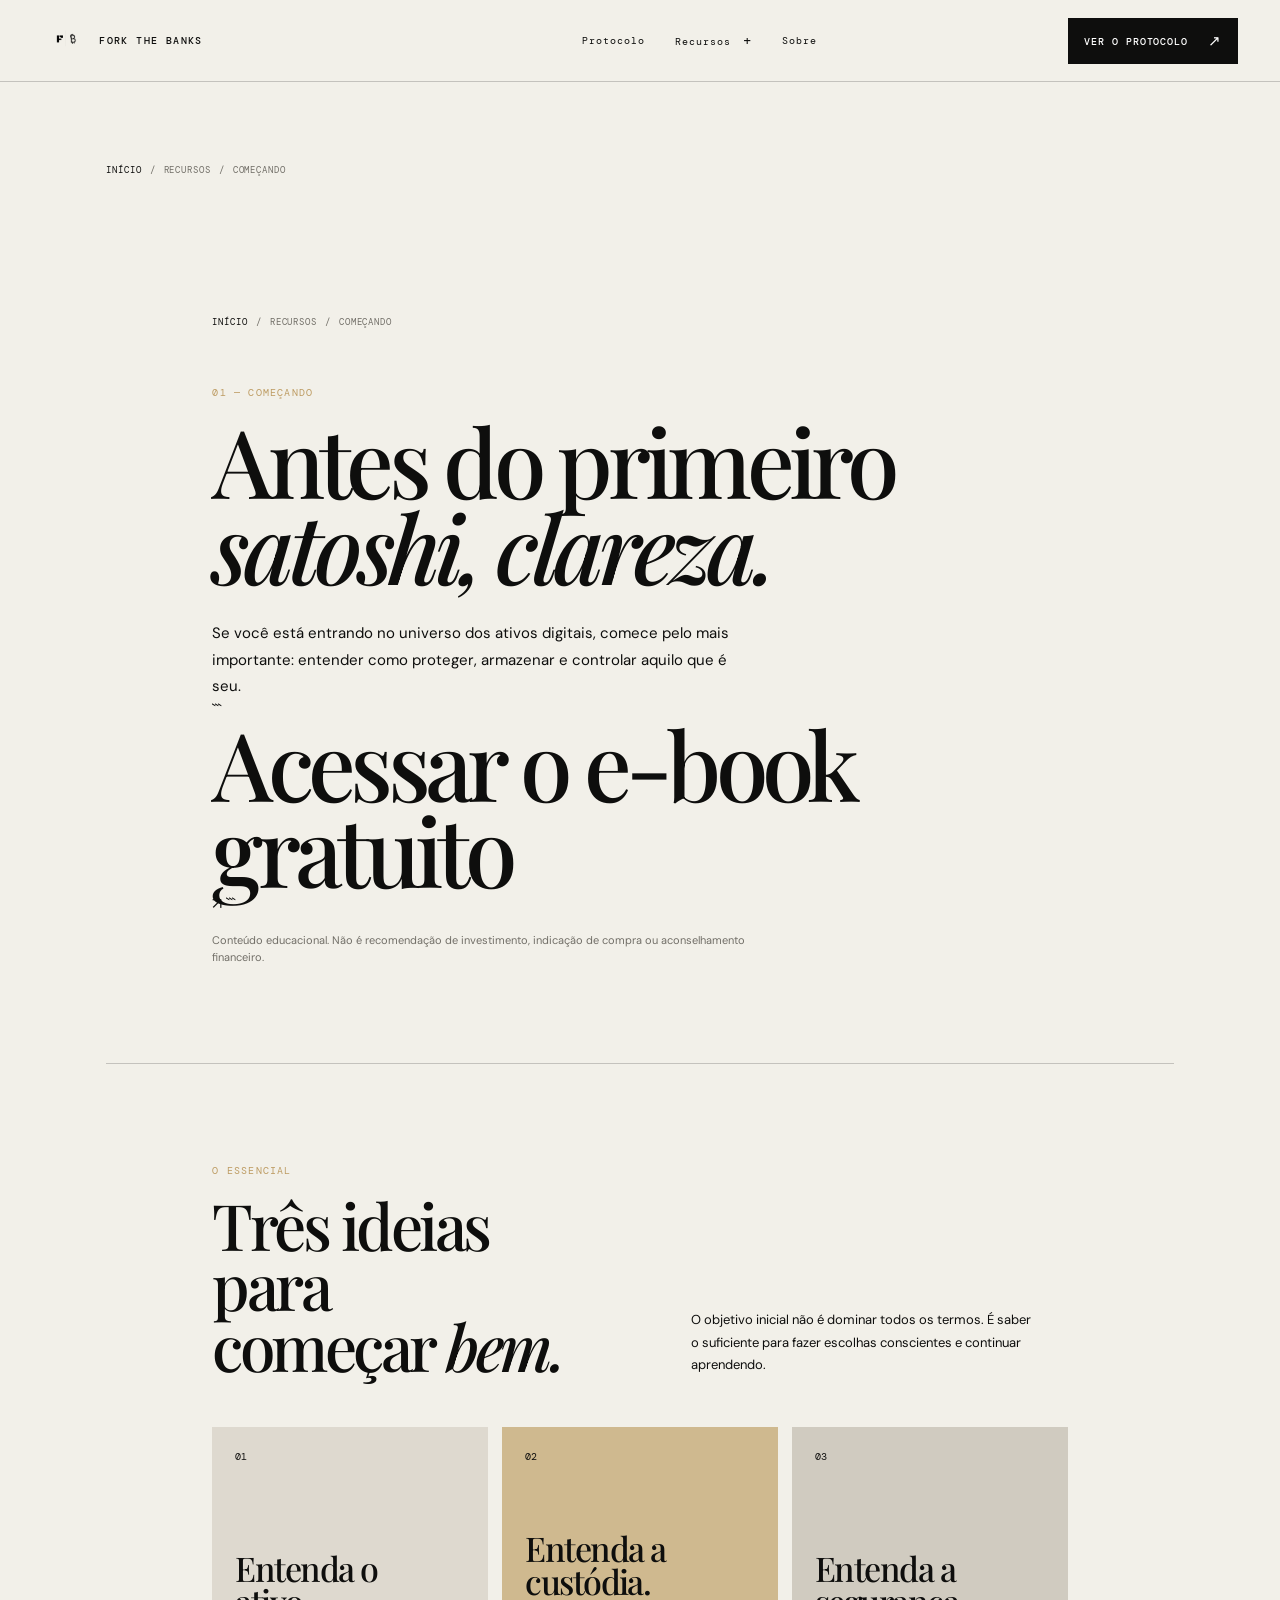
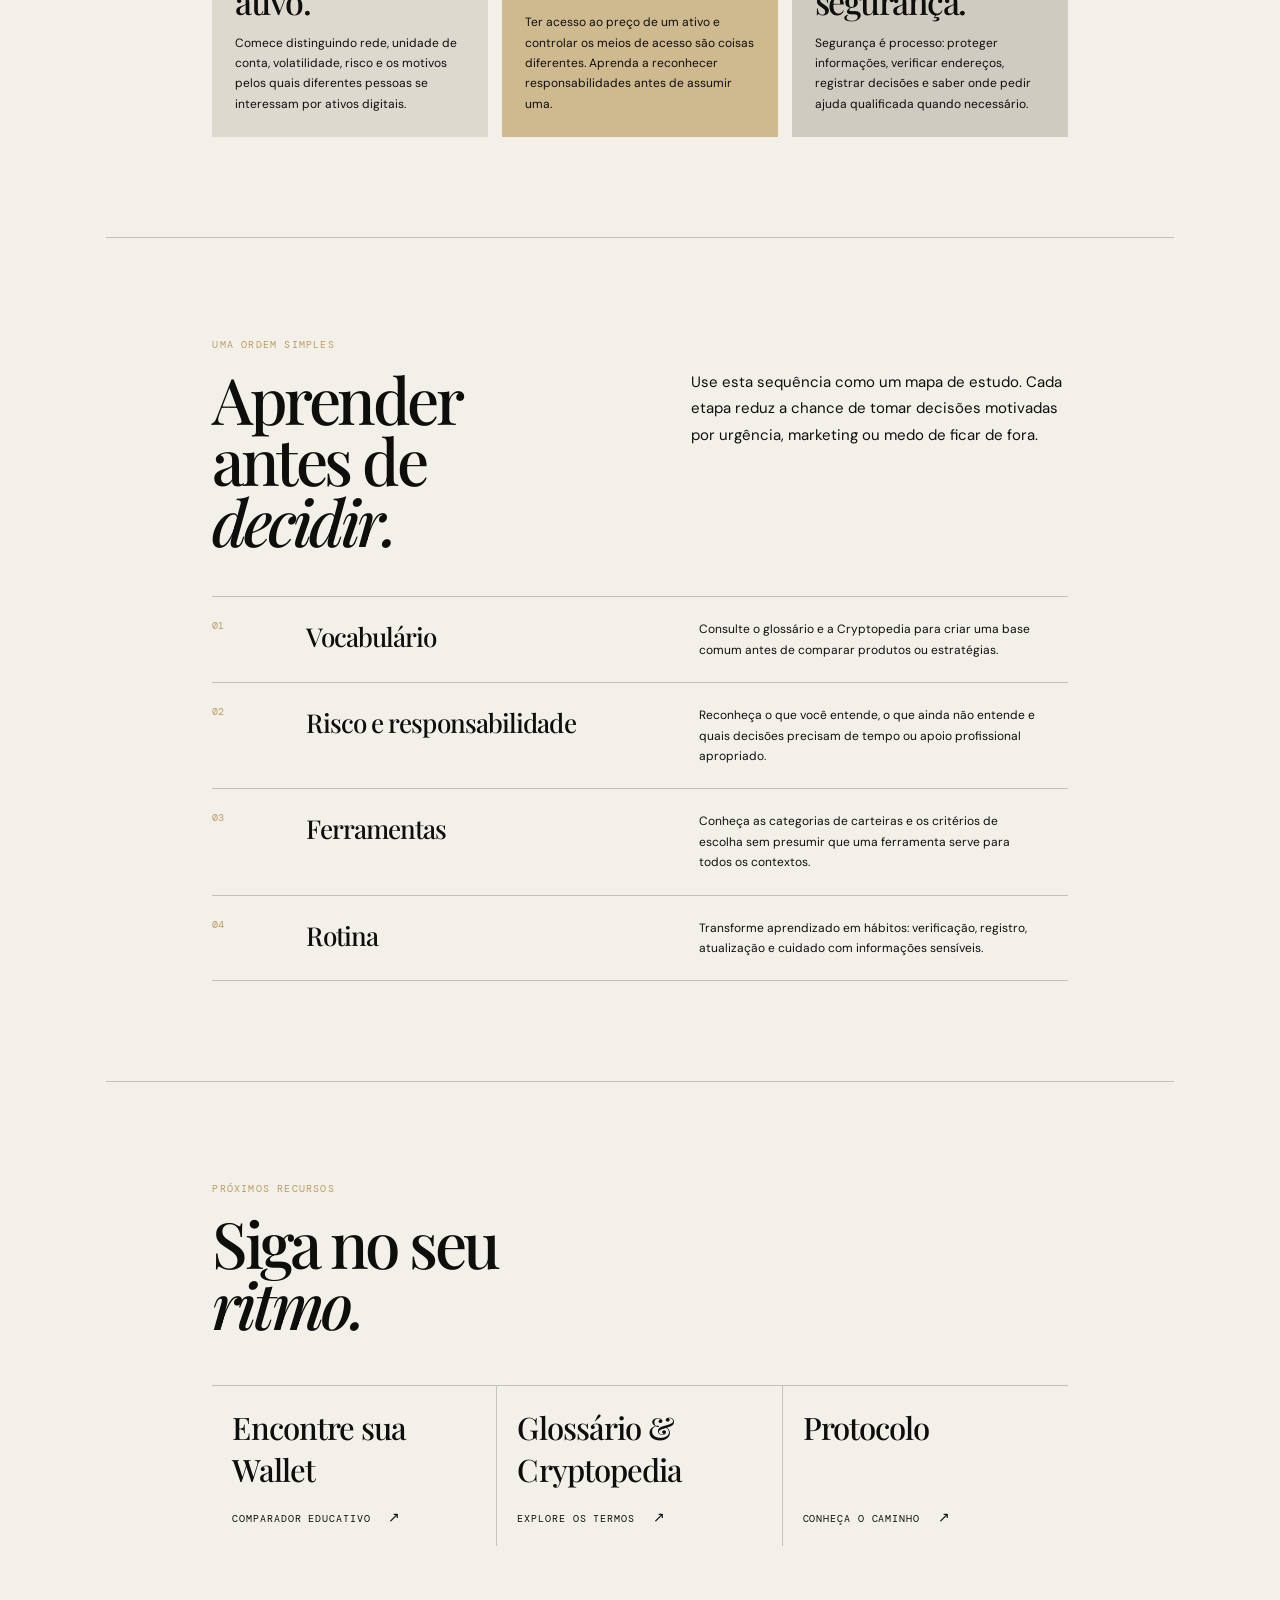
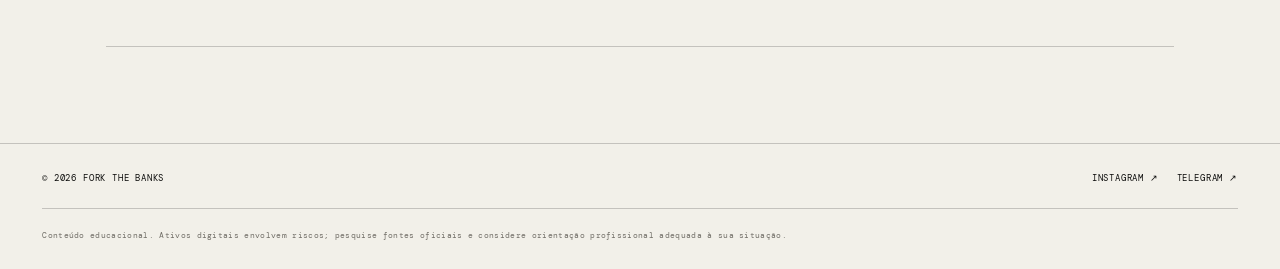
==== comecando.html @ 04db2048 "Add files via upload" ====
<!doctype html>
<html lang="pt-BR"><head><meta charset="UTF-8" /><meta name="viewport" content="width=device-width, initial-scale=1.0" /><meta name="description" content="Fundamentos para começar a explorar ativos digitais com clareza." /><title>Começando — Fork The Banks</title><link rel="preconnect" href="https://fonts.googleapis.com" /><link rel="preconnect" href="https://fonts.gstatic.com" crossorigin /><link href="https://fonts.googleapis.com/css2?family=DM+Mono:wght@400;500&family=DM+Sans:opsz,wght@9..40,400;9..40,500;9..40,600&family=Playfair+Display:ital,wght@0,500;0,600;1,500&display=swap" rel="stylesheet" /><link rel="stylesheet" href="resources.css" /><link rel="stylesheet" href="site-nav.css" /></head>
<body><header class="resource-header"><a class="brand" href="index.html"><img src="logo-dark.png" alt="" /><span>FORK THE BANKS</span></a><nav class="desktop-nav" aria-label="Navegação principal"><a href="index.html#protocolo">Protocolo</a><div class="nav-dropdown"><button class="nav-trigger" type="button">Recursos <span>+</span></button><div class="dropdown-panel"><a href="comecando.html"><b>01</b> Começando <span>↗</span></a><a href="encontre-sua-wallet.html"><b>02</b> Encontre sua Wallet <span>↗</span></a><a href="para-voce.html"><b>03</b> Para Você <span>↗</span></a></div></div><a href="index.html#sobre">Sobre</a></nav><a class="resource-cta" href="index.html#protocolo">Ver o Protocolo <span>↗</span></a></header>
<main><section class="page-hero"><nav class="breadcrumbs"><a href="index.html">Início</a><span>/</span><span>Recursos</span><span>/</span><span>Começando</span></nav>


<section class="page-hero">
  <nav class="breadcrumbs">
    <a href="index.html">Início</a>
    <span>/</span>
    <span>Recursos</span>
    <span>/</span>
    <span>Começando</span>
  </nav>

<span class="eyebrow">01 — COMEÇANDO</span>

  <h1>
    Antes do primeiro<br>
    <em>satoshi, clareza.</em>
  </h1>

  <p>
    Se você está entrando no universo dos ativos digitais,
    comece pelo mais importante: entender como proteger,
    armazenar e controlar aquilo que é seu.
  </p>

<a
class="hero-ebook-button"
href="https://drive.google.com/file/d/1ZoGEPwdJ90czT4MuI3NwIDTvy3E5RSoV/view?usp=sharing"
target="_blank"
rel="noopener noreferrer"

>

```
 <h1>Acessar o e-book gratuito<br></em> </h1><span>↗</span>
```

  </a>

  <small>
    Conteúdo educacional. Não é recomendação de investimento,
    indicação de compra ou aconselhamento financeiro.
  </small>
</section>




<section class="content-section"><div class="section-heading"><div><span class="section-eyebrow">O ESSENCIAL</span><h2>Três ideias para<br>começar <em>bem.</em></h2></div><p>O objetivo inicial não é dominar todos os termos. É saber o suficiente para fazer escolhas conscientes e continuar aprendendo.</p></div><div class="concept-grid"><article class="concept-card"><span>01</span><h3>Entenda o<br>ativo.</h3><p>Comece distinguindo rede, unidade de conta, volatilidade, risco e os motivos pelos quais diferentes pessoas se interessam por ativos digitais.</p></article><article class="concept-card"><span>02</span><h3>Entenda a<br>custódia.</h3><p>Ter acesso ao preço de um ativo e controlar os meios de acesso são coisas diferentes. Aprenda a reconhecer responsabilidades antes de assumir uma.</p></article><article class="concept-card"><span>03</span><h3>Entenda a<br>segurança.</h3><p>Segurança é processo: proteger informações, verificar endereços, registrar decisões e saber onde pedir ajuda qualificada quando necessário.</p></article></div></section>
<section class="content-section"><div class="journey-intro"><div><span class="section-eyebrow">UMA ORDEM SIMPLES</span><h2>Aprender antes de<br><em>decidir.</em></h2></div><p>Use esta sequência como um mapa de estudo. Cada etapa reduz a chance de tomar decisões motivadas por urgência, marketing ou medo de ficar de fora.</p></div><div class="journey-list"><article class="journey-step"><span>01</span><h3>Vocabulário</h3><p>Consulte o glossário e a Cryptopedia para criar uma base comum antes de comparar produtos ou estratégias.</p></article><article class="journey-step"><span>02</span><h3>Risco e responsabilidade</h3><p>Reconheça o que você entende, o que ainda não entende e quais decisões precisam de tempo ou apoio profissional apropriado.</p></article><article class="journey-step"><span>03</span><h3>Ferramentas</h3><p>Conheça as categorias de carteiras e os critérios de escolha sem presumir que uma ferramenta serve para todos os contextos.</p></article><article class="journey-step"><span>04</span><h3>Rotina</h3><p>Transforme aprendizado em hábitos: verificação, registro, atualização e cuidado com informações sensíveis.</p></article></div></section>
<section class="content-section"><div class="section-heading"><div><span class="section-eyebrow">PRÓXIMOS RECURSOS</span><h2>Siga no seu<br><em>ritmo.</em></h2></div></div><div class="link-grid"><a href="encontre-sua-wallet.html"><b>Encontre sua Wallet</b><span>Comparador educativo <i>↗</i></span></a><a href="para-voce.html"><b>Glossário &amp; Cryptopedia</b><span>Explore os termos <i>↗</i></span></a><a href="index.html#protocolo"><b>Protocolo</b><span>Conheça o caminho <i>↗</i></span></a></div></section></main>
<footer class="page-footer"><span>© <span id="year"></span> Fork The Banks</span><nav><a href="https://www.instagram.com/forkthebanks" target="_blank" rel="noreferrer">Instagram ↗</a><a href="https://t.me/ForktheBanks" target="_blank" rel="noreferrer">Telegram ↗</a></nav><small>Conteúdo educacional. Ativos digitais envolvem riscos; pesquise fontes oficiais e considere orientação profissional adequada à sua situação.</small></footer><script>document.querySelector('#year').textContent=new Date().getFullYear();</script></body></html>
---- resources.css ----
:root { --ink:#0e0e0d; --paper:#f2f0e9; --stone:#ded9cf; --gold:#bd9b62; --line:rgba(14,14,13,.2); --muted:#716e67; --serif:'Playfair Display', Georgia, serif; --sans:'DM Sans', Arial, sans-serif; --mono:'DM Mono', monospace; }
* { box-sizing:border-box; } html { scroll-behavior:smooth; } body { margin:0;background:var(--paper);color:var(--ink);font-family:var(--sans); } a { color:inherit;text-decoration:none; } button,input { font:inherit; } button { cursor:pointer; } img { display:block;max-width:100%; }.sr-only { position:absolute;width:1px;height:1px;padding:0;margin:-1px;overflow:hidden;clip:rect(0,0,0,0);white-space:nowrap;border:0; }
.resource-header { min-height:82px;padding:0 3.3vw;display:flex;align-items:center;justify-content:space-between;border-bottom:1px solid var(--line); }.resource-header .brand { display:flex;align-items:center;gap:8px;font:500 10px var(--mono);letter-spacing:.14em; }.resource-header .brand img { width:49px;height:49px;object-fit:contain; }.resource-header .desktop-nav { display:flex;gap:30px;margin-left:10vw;font:10px var(--mono);letter-spacing:.1em; }.resource-header .desktop-nav>a { transition:opacity .2s; }.resource-header .desktop-nav>a:hover { opacity:.55; }.resource-header .dropdown-panel { top:62px; }.resource-cta,.resource-button { border:0;padding:13px 16px;background:var(--ink);color:#fff;font:500 10px var(--mono);letter-spacing:.09em;text-transform:uppercase; }.resource-cta span,.resource-button span { margin-left:13px;font-size:15px;vertical-align:-1px; }
.page-hero { padding:82px 8.3vw 96px;border-bottom:1px solid var(--line); }.breadcrumbs { display:flex;gap:8px;margin-bottom:58px;color:var(--muted);font:9px var(--mono);letter-spacing:.1em;text-transform:uppercase; }.breadcrumbs a { color:var(--ink); }.page-hero .eyebrow,.section-eyebrow { display:block;margin-bottom:18px;color:var(--gold);font:10px var(--mono);letter-spacing:.12em; }.page-hero h1 { max-width:900px;margin:0;font:500 clamp(52px,7.4vw,106px)/.91 var(--serif);letter-spacing:-.06em; }.page-hero h1 em,.content-section h2 em { font-weight:500; }.page-hero p { max-width:540px;margin:31px 0 0;font-size:15px;line-height:1.75; }.page-hero small { display:block;max-width:580px;margin-top:18px;color:var(--muted);font-size:11px;line-height:1.6; }
.content-section { padding:100px 8.3vw;border-bottom:1px solid var(--line); }.section-heading { display:grid;grid-template-columns:1fr 1fr;gap:8vw;align-items:end;margin-bottom:50px; }.section-heading h2,.journey-intro h2 { margin:0;font:500 clamp(40px,5vw,72px)/.95 var(--serif);letter-spacing:-.055em; }.section-heading p { max-width:340px;margin:0;font-size:13px;line-height:1.75; }.concept-grid,.journey-grid { display:grid;grid-template-columns:repeat(3,1fr);gap:14px; }.concept-card,.journey-card { min-height:310px;padding:23px;background:var(--stone);display:flex;flex-direction:column; }.concept-card:nth-child(2),.journey-card:nth-child(2) { background:#cfb98f; }.concept-card:nth-child(3),.journey-card:nth-child(3) { background:#d0cbc0; }.concept-card>span,.journey-card>span { font:10px var(--mono); }.concept-card h3,.journey-card h3 { margin:auto 0 14px;font:500 34px/.98 var(--serif);letter-spacing:-.045em; }.concept-card p,.journey-card p { margin:0;max-width:260px;font-size:12px;line-height:1.7; }.journey-intro { display:grid;grid-template-columns:1fr 1fr;gap:8vw;margin-bottom:45px; }.journey-list { border-top:1px solid var(--line); }.journey-step { display:grid;grid-template-columns:70px 1fr 1fr;gap:24px;padding:22px 0;border-bottom:1px solid var(--line); }.journey-step>span { font:10px var(--mono);color:var(--gold); }.journey-step h3 { margin:0;font:500 26px var(--serif);letter-spacing:-.035em; }.journey-step p { max-width:340px;margin:0;font-size:12px;line-height:1.7; }.link-grid { display:grid;grid-template-columns:repeat(3,1fr);border-top:1px solid var(--line); }.link-grid a { min-height:160px;padding:20px;border-right:1px solid var(--line);display:flex;flex-direction:column; }.link-grid a:last-child { border-right:0; }.link-grid b { font:500 31px var(--serif);letter-spacing:-.03em; }.link-grid span { margin-top:auto;font:10px var(--mono);letter-spacing:.09em;text-transform:uppercase; }.link-grid i { margin-left:11px;font-style:normal;font-size:14px; }.page-footer { padding:28px 3.3vw;display:grid;grid-template-columns:1fr 1fr;gap:24px;font:9px var(--mono);letter-spacing:.09em;text-transform:uppercase; }.page-footer nav { display:flex;justify-content:flex-end;gap:18px; }.page-footer small { grid-column:1/-1;padding-top:20px;border-top:1px solid var(--line);color:var(--muted);font-size:8px;line-height:1.5;letter-spacing:.04em;text-transform:none; }
.wallet-quiz { max-width:980px;margin:0 auto;padding:0 8.3vw 100px; }.wallet-panel { min-height:440px;padding:42px;background:var(--ink);color:var(--paper); }.wallet-kicker { display:block;margin-bottom:30px;color:#d4cec1;font:10px var(--mono);letter-spacing:.12em; }.wallet-panel h2 { max-width:670px;margin:0;font:500 clamp(34px,4.6vw,63px)/.98 var(--serif);letter-spacing:-.05em; }.wallet-panel>p { max-width:560px;margin:19px 0 32px;color:#cbc7bd;font-size:13px;line-height:1.7; }.wallet-stats { display:flex;gap:38px;margin:31px 0; }.wallet-stats span { display:grid;gap:3px;color:#c8c4b9;font:9px var(--mono);letter-spacing:.08em;text-transform:uppercase; }.wallet-stats b { color:var(--paper);font:500 24px var(--serif);letter-spacing:0; }.wallet-button { border:1px solid rgba(242,240,233,.5);padding:14px 16px;background:transparent;color:var(--paper);font:10px var(--mono);letter-spacing:.1em;text-transform:uppercase; }.wallet-progress { display:flex;justify-content:space-between;align-items:center;margin-bottom:14px;color:#c8c4b9;font:10px var(--mono);letter-spacing:.1em; }.wallet-progress b { color:var(--gold);font-weight:400; }.wallet-track { height:1px;background:#52514c;margin-bottom:43px; }.wallet-track i { display:block;height:1px;background:var(--gold);transition:width .25s; }.wallet-question h2 { max-width:650px;font-size:clamp(33px,4vw,55px); }.wallet-options { display:grid;grid-template-columns:1fr 1fr;gap:9px;margin-top:33px; }.wallet-option { min-height:93px;padding:16px;border:1px solid #53514b;background:transparent;color:var(--paper);text-align:left;transition:.18s; }.wallet-option:hover,.wallet-option.is-selected { background:#252522;border-color:var(--gold); }.wallet-option b { display:block;font:500 22px var(--serif);letter-spacing:-.02em; }.wallet-option span { display:block;margin-top:6px;color:#c8c4b9;font-size:11px;line-height:1.45; }.wallet-back { margin-top:25px;border:0;background:transparent;color:#c8c4b9;padding:0;font:10px var(--mono);letter-spacing:.1em;text-transform:uppercase; }.wallet-result-heading { display:flex;justify-content:space-between;gap:20px;align-items:end;margin-bottom:28px; }.wallet-result-heading h2 { max-width:630px;font-size:clamp(33px,4vw,55px); }.wallet-result-heading button { border:0;background:transparent;padding:0;color:#c8c4b9;font:10px var(--mono);letter-spacing:.09em;text-transform:uppercase; }.wallet-results { display:grid;gap:10px; }.wallet-result { padding:21px;border:1px solid #53514b; }.wallet-result.featured { border-color:var(--gold);background:#20201e; }.wallet-result-top { display:flex;justify-content:space-between;gap:15px;align-items:start; }.wallet-rank { color:var(--gold);font:9px var(--mono);letter-spacing:.1em; }.wallet-result h3 { margin:5px 0 4px;font:500 31px var(--serif);letter-spacing:-.04em; }.wallet-type { color:#cbc7bd;font:10px var(--mono);letter-spacing:.08em;text-transform:uppercase; }.wallet-score { color:var(--gold);font:500 32px var(--serif); }.wallet-result p { max-width:620px;margin:18px 0 0;color:#d3d0c7;font-size:12px;line-height:1.65; }.wallet-reasons { margin:14px 0 0;padding-top:12px;border-top:1px solid #4f4e49;color:#d3d0c7;font:10px/1.55 var(--mono);letter-spacing:.03em; }.wallet-note { margin:28px 0 0;color:var(--muted);font-size:11px;line-height:1.6; }
.library-shell { padding:0 8.3vw 100px; }.library-tabs { display:flex;gap:24px;border-bottom:1px solid var(--line); }.library-tab { padding:18px 0;border:0;border-bottom:2px solid transparent;background:transparent;color:var(--muted);font:10px var(--mono);letter-spacing:.1em;text-transform:uppercase; }.library-tab.is-active { border-color:var(--gold);color:var(--ink); }.library-tools { display:flex;justify-content:space-between;align-items:center;gap:25px;padding:28px 0; }.library-count { color:var(--muted);font:10px var(--mono);letter-spacing:.08em; }.library-search { width:min(360px,100%);padding:11px 0;border:0;border-bottom:1px solid var(--ink);background:transparent;outline:0;font-size:13px; }.library-search:focus { border-color:var(--gold); }.library-index { display:flex;flex-wrap:wrap;gap:4px;margin-bottom:27px; }.library-index button { width:29px;height:29px;border:1px solid var(--line);background:transparent;color:var(--muted);font:10px var(--mono); }.library-index button:hover,.library-index button.is-active { border-color:var(--gold);color:var(--ink); }.library-grid { display:grid;grid-template-columns:repeat(3,1fr);gap:1px;background:var(--line);border:1px solid var(--line); }.term-card { min-height:188px;padding:19px;background:var(--paper); }.term-card h2 { margin:0;font:500 26px/1.05 var(--serif);letter-spacing:-.03em; }.term-card p { margin:12px 0 0;font-size:12px;line-height:1.65; }.term-card small { display:block;margin-top:15px;color:var(--gold);font:9px var(--mono);letter-spacing:.09em; }.library-empty { grid-column:1/-1;padding:48px;background:var(--paper);text-align:center;color:var(--muted);font-size:13px; }
@media (max-width:760px) { .resource-header { min-height:67px;padding:0 20px; }.resource-header .brand img { width:40px;height:40px; }.resource-header .brand span { font-size:9px; }.resource-header .desktop-nav,.resource-cta { display:none; }.page-hero { padding:60px 20px 65px; }.breadcrumbs { margin-bottom:39px; }.page-hero h1 { font-size:53px; }.page-hero p { font-size:13px; }.content-section { padding:67px 20px; }.section-heading,.journey-intro { grid-template-columns:1fr;gap:23px;margin-bottom:34px; }.section-heading h2,.journey-intro h2 { font-size:48px; }.concept-grid,.journey-grid,.link-grid { grid-template-columns:1fr; }.concept-card,.journey-card { min-height:260px; }.journey-step { grid-template-columns:40px 1fr;gap:12px; }.journey-step p { grid-column:2; }.link-grid a { min-height:110px;border-right:0;border-bottom:1px solid var(--line); }.link-grid a:last-child { border-bottom:0; }.page-footer { padding:25px 20px; }.page-footer nav { justify-content:flex-end;gap:12px;font-size:8px; }.wallet-quiz,.library-shell { padding:0 20px 65px; }.wallet-panel { min-height:400px;padding:27px 20px; }.wallet-panel h2 { font-size:40px; }.wallet-stats { gap:18px; }.wallet-options { grid-template-columns:1fr; }.wallet-option { min-height:79px; }.wallet-result-heading { display:block; }.wallet-result-heading button { margin-top:20px; }.library-tools { display:block; }.library-search { margin-top:20px; }.library-grid { grid-template-columns:1fr; }.term-card { min-height:0; }.library-tabs { gap:16px; }.library-tab { font-size:9px; } }
---- site-nav.css ----
.desktop-nav { align-items:center; }
.nav-dropdown { position:relative;align-self:stretch;display:flex;align-items:center; }
.nav-trigger { border:0;padding:0;background:transparent;color:inherit;font:inherit;letter-spacing:inherit;cursor:default; }
.nav-trigger span { margin-left:5px;font-size:14px;vertical-align:-1px; }
.dropdown-panel { position:absolute;top:66px;left:-18px;width:245px;padding:10px 18px;background:var(--paper);color:var(--ink);box-shadow:0 12px 30px rgba(0,0,0,.16);opacity:0;visibility:hidden;transform:translateY(-6px);transition:.2s; }
.nav-dropdown:hover .dropdown-panel,.nav-dropdown:focus-within .dropdown-panel { opacity:1;visibility:visible;transform:translateY(0); }
.dropdown-panel a { display:grid;grid-template-columns:24px 1fr auto;gap:8px;padding:12px 0;border-bottom:1px solid var(--line);font:10px var(--mono);letter-spacing:.06em; }
.dropdown-panel a:last-child { border-bottom:0; }.dropdown-panel b { font-weight:400;color:var(--gold); }.dropdown-panel span { font-size:13px; }
@media (max-width:760px) { .mobile-resources { display:grid;gap:10px;grid-column:1/-1;padding:6px 0 2px;border-top:1px solid rgba(255,255,255,.22);border-bottom:1px solid rgba(255,255,255,.22); }.mobile-resources>span { font:9px var(--mono);letter-spacing:.12em;text-transform:uppercase;color:#bcb9ae; }.mobile-resources a { font-size:11px; } }
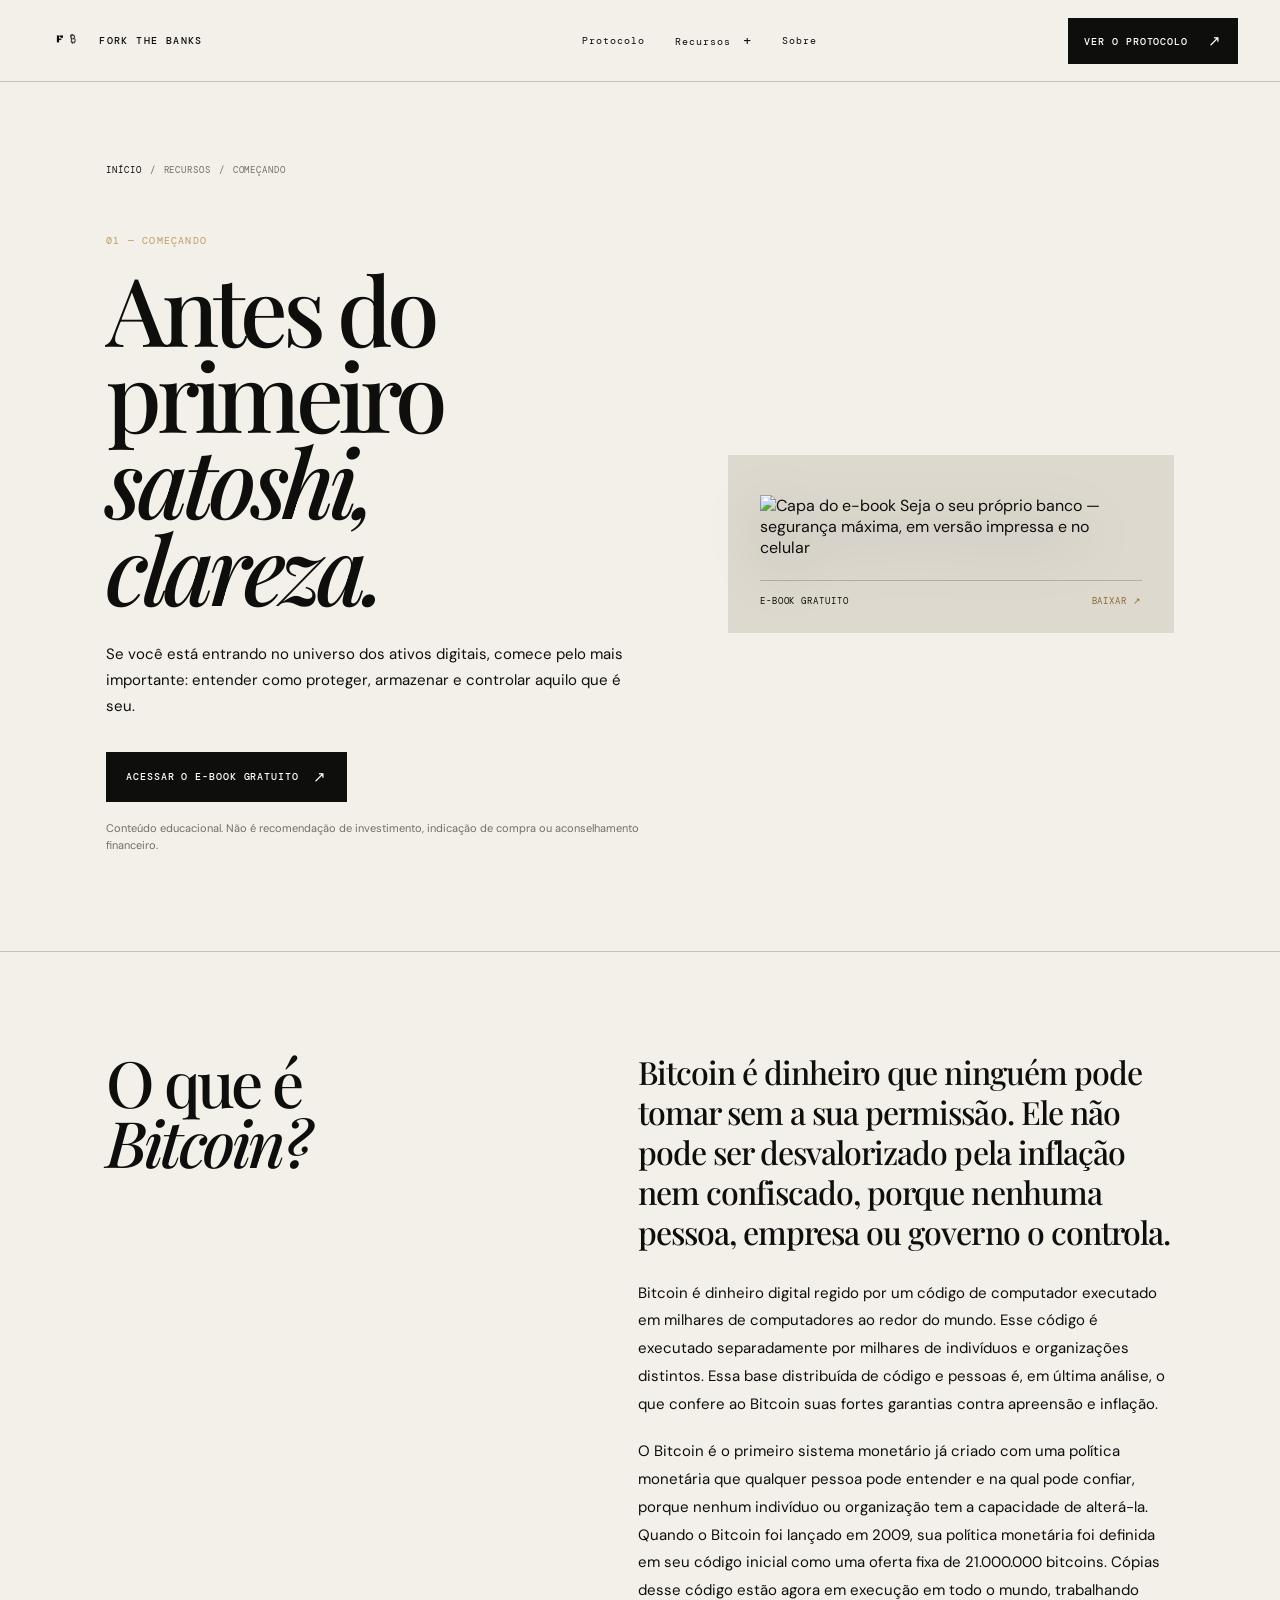
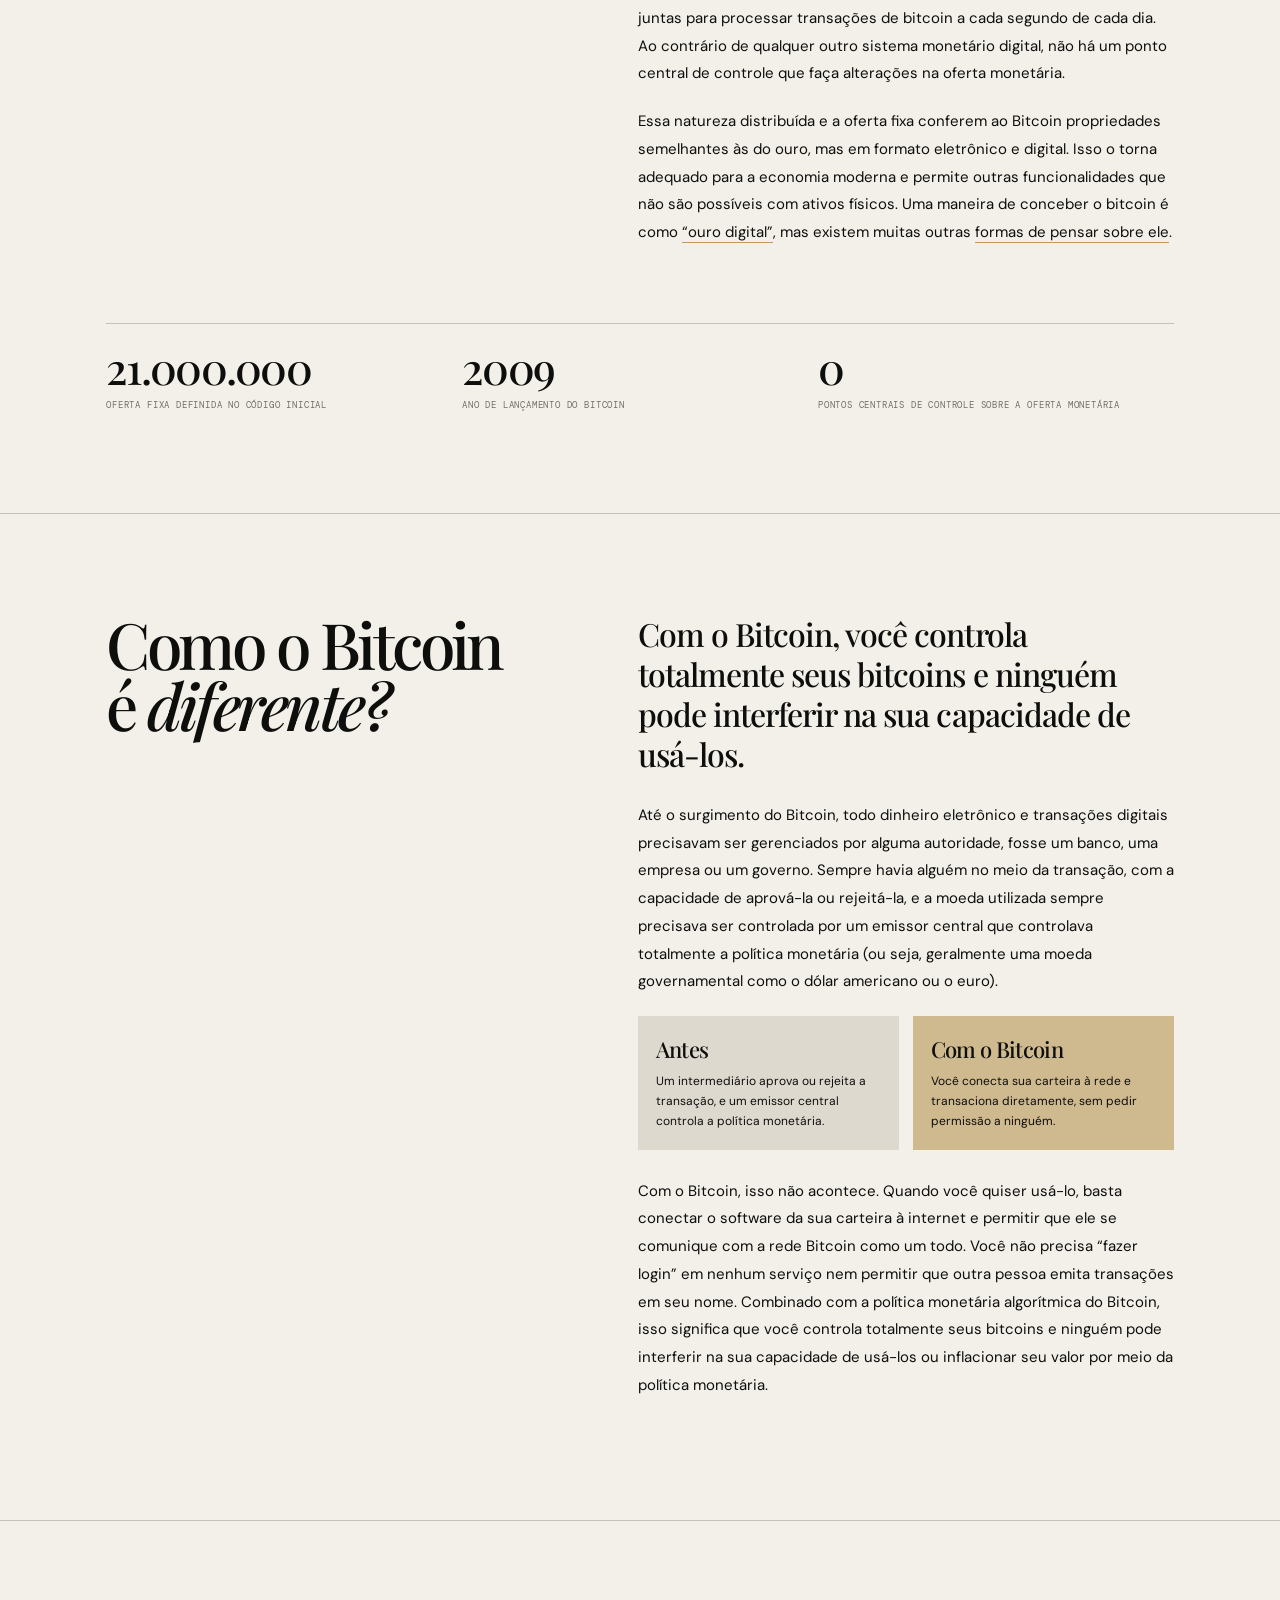
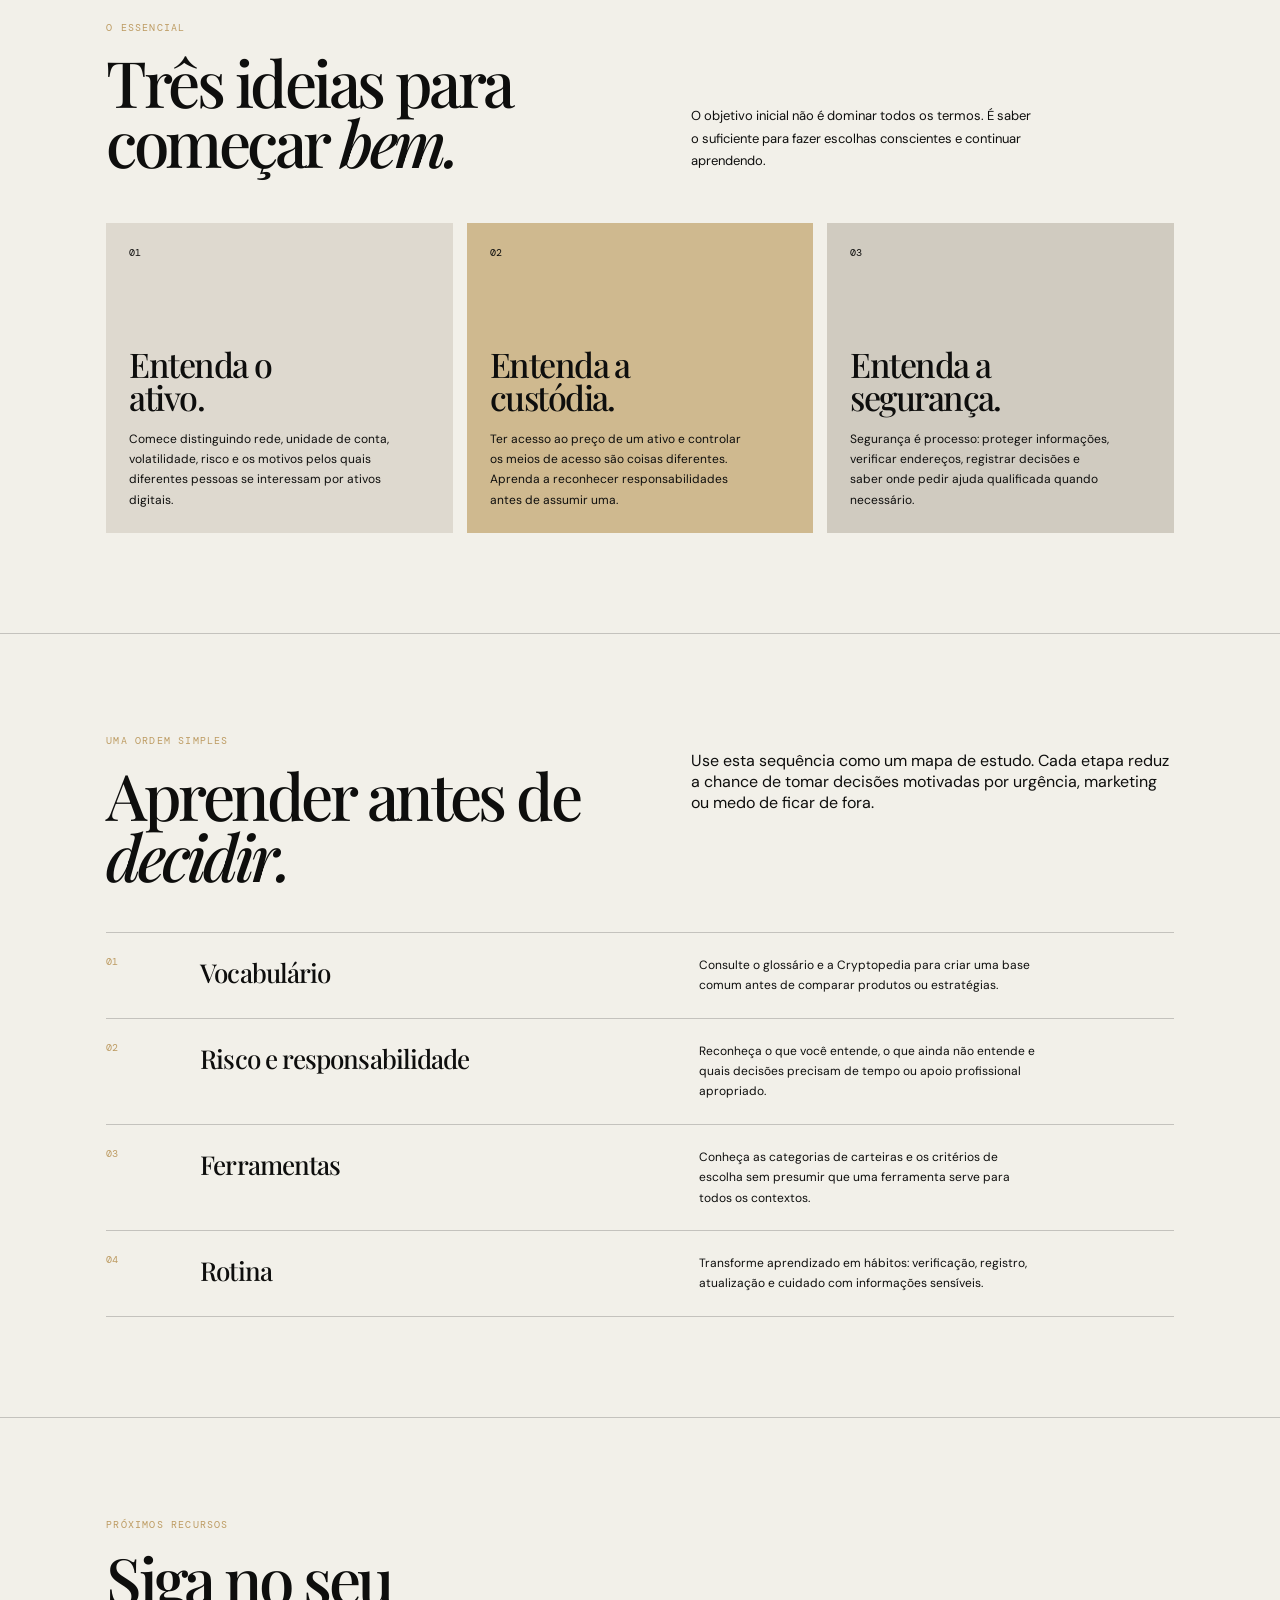
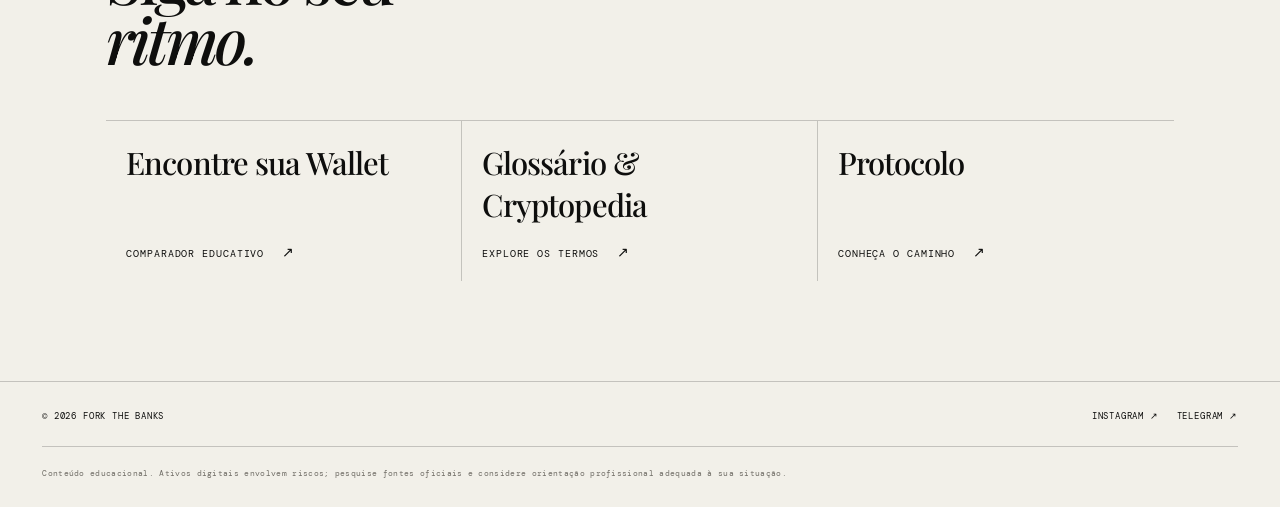
==== commit 4f4fd7b0: "melhoria" ====
--- a/comecando.html
+++ b/comecando.html
@@ -1,55 +1,104 @@
 <!doctype html>
-<html lang="pt-BR"><head><meta charset="UTF-8" /><meta name="viewport" content="width=device-width, initial-scale=1.0" /><meta name="description" content="Fundamentos para começar a explorar ativos digitais com clareza." /><title>Começando — Fork The Banks</title><link rel="preconnect" href="https://fonts.googleapis.com" /><link rel="preconnect" href="https://fonts.gstatic.com" crossorigin /><link href="https://fonts.googleapis.com/css2?family=DM+Mono:wght@400;500&family=DM+Sans:opsz,wght@9..40,400;9..40,500;9..40,600&family=Playfair+Display:ital,wght@0,500;0,600;1,500&display=swap" rel="stylesheet" /><link rel="stylesheet" href="resources.css" /><link rel="stylesheet" href="site-nav.css" /></head>
-<body><header class="resource-header"><a class="brand" href="index.html"><img src="logo-dark.png" alt="" /><span>FORK THE BANKS</span></a><nav class="desktop-nav" aria-label="Navegação principal"><a href="index.html#protocolo">Protocolo</a><div class="nav-dropdown"><button class="nav-trigger" type="button">Recursos <span>+</span></button><div class="dropdown-panel"><a href="comecando.html"><b>01</b> Começando <span>↗</span></a><a href="encontre-sua-wallet.html"><b>02</b> Encontre sua Wallet <span>↗</span></a><a href="para-voce.html"><b>03</b> Para Você <span>↗</span></a></div></div><a href="index.html#sobre">Sobre</a></nav><a class="resource-cta" href="index.html#protocolo">Ver o Protocolo <span>↗</span></a></header>
-<main><section class="page-hero"><nav class="breadcrumbs"><a href="index.html">Início</a><span>/</span><span>Recursos</span><span>/</span><span>Começando</span></nav>
+<html lang="pt-BR"><head><meta charset="UTF-8" /><meta name="viewport" content="width=device-width, initial-scale=1.0" /><meta name="description" content="O que é Bitcoin e como ele é diferente — fundamentos para começar a explorar ativos digitais com clareza." /><title>Começando — Fork The Banks</title><link rel="preconnect" href="https://fonts.googleapis.com" /><link rel="preconnect" href="https://fonts.gstatic.com" crossorigin /><link href="https://fonts.googleapis.com/css2?family=DM+Mono:wght@400;500&family=DM+Sans:opsz,wght@9..40,400;9..40,500;9..40,600&family=Playfair+Display:ital,wght@0,500;0,600;1,500&display=swap" rel="stylesheet" /><link rel="stylesheet" href="resources.css" /><link rel="stylesheet" href="site-nav.css" />
+<style>
+.hero-split { display:grid; grid-template-columns:1.1fr .9fr; gap:6vw; align-items:center; }
+.hero-ebook-button { display:inline-flex; align-items:center; gap:14px; margin-top:32px; padding:15px 20px; background:var(--ink); color:#fff; font:500 10px var(--mono); letter-spacing:.09em; text-transform:uppercase; transition:background .2s; }
+.hero-ebook-button:hover { background:#2a2a27; }
+.hero-ebook-button span { font-size:15px; }
+.hero-cover { display:flex; flex-direction:column; align-items:center; padding:40px 32px 26px; background:var(--stone); }
+.hero-cover img { width:100%; max-width:390px; height:auto; filter:drop-shadow(0 18px 26px rgba(14,14,13,.28)); transition:transform .3s; }
+.hero-cover:hover img { transform:translateY(-4px); }
+.hero-cover figcaption { margin-top:22px; align-self:stretch; display:flex; justify-content:space-between; gap:12px; padding-top:14px; border-top:1px solid var(--line); font:9px var(--mono); letter-spacing:.1em; text-transform:uppercase; }
+.hero-cover figcaption b { font-weight:400; color:#8a6a2e; }
 
+.prose-grid { display:grid; grid-template-columns:1fr 1.25fr; gap:8vw; align-items:start; }
+.prose-grid h2 { position:sticky; top:40px; margin:0; font:500 clamp(40px,5vw,72px)/.95 var(--serif); letter-spacing:-.055em; }
+.prose-body { max-width:620px; }
+.prose-body p { margin:0 0 20px; font-size:15px; line-height:1.85; }
+.prose-body p.lead { margin-bottom:28px; font:500 clamp(24px,2.5vw,32px)/1.25 var(--serif); letter-spacing:-.03em; }
+.prose-body a { border-bottom:1px solid var(--gold); }
+.prose-body a:hover { opacity:.6; }
+.btc-facts { display:grid; grid-template-columns:repeat(3,1fr); margin-top:56px; border-top:1px solid var(--line); }
+.btc-facts div { padding:22px 20px 0 0; }
+.btc-facts b { display:block; font:500 clamp(30px,3.4vw,46px)/1 var(--serif); letter-spacing:-.04em; }
+.btc-facts span { display:block; margin-top:10px; color:var(--muted); font:9px/1.5 var(--mono); letter-spacing:.09em; text-transform:uppercase; }
+.compare { display:grid; grid-template-columns:1fr 1fr; gap:14px; margin:8px 0 28px; }
+.compare div { padding:18px; background:var(--stone); font-size:12px; line-height:1.65; }
+.compare div:last-child { background:#cfb98f; }
+.compare b { display:block; margin-bottom:8px; font:500 22px var(--serif); letter-spacing:-.03em; }
 
+@media (max-width:760px) {
+  .hero-split { grid-template-columns:1fr; gap:40px; }
+  .hero-cover { padding:28px 20px 20px; }
+  .prose-grid { grid-template-columns:1fr; gap:28px; }
+  .prose-grid h2 { position:static; font-size:48px; }
+  .btc-facts { grid-template-columns:1fr; margin-top:40px; }
+  .btc-facts div { padding:18px 0; border-bottom:1px solid var(--line); }
+  .compare { grid-template-columns:1fr; }
+}
+</style>
+</head>
+<body><header class="resource-header"><a class="brand" href="index.html"><img src="logo-dark.png" alt="" /><span>FORK THE BANKS</span></a><nav class="desktop-nav" aria-label="Navegação principal"><a href="protocolo.html">Protocolo</a><div class="nav-dropdown"><button class="nav-trigger" type="button">Recursos <span>+</span></button><div class="dropdown-panel"><a href="comecando.html"><b>01</b> Começando <span>↗</span></a><a href="encontre-sua-wallet.html"><b>02</b> Encontre sua Wallet <span>↗</span></a><a href="para-voce.html"><b>03</b> Para Você <span>↗</span></a></div></div><a href="index.html#sobre">Sobre</a></nav><a class="resource-cta" href="protocolo.html">Ver o Protocolo <span>↗</span></a></header>
+
+<main>
 <section class="page-hero">
-  <nav class="breadcrumbs">
-    <a href="index.html">Início</a>
-    <span>/</span>
-    <span>Recursos</span>
-    <span>/</span>
-    <span>Começando</span>
-  </nav>
-
-<span class="eyebrow">01 — COMEÇANDO</span>
-
-  <h1>
-    Antes do primeiro<br>
-    <em>satoshi, clareza.</em>
-  </h1>
-
-  <p>
-    Se você está entrando no universo dos ativos digitais,
-    comece pelo mais importante: entender como proteger,
-    armazenar e controlar aquilo que é seu.
-  </p>
-
-<a
-class="hero-ebook-button"
-href="https://drive.google.com/file/d/1ZoGEPwdJ90czT4MuI3NwIDTvy3E5RSoV/view?usp=sharing"
-target="_blank"
-rel="noopener noreferrer"
-
->
-
-```
- <h1>Acessar o e-book gratuito<br></em> </h1><span>↗</span>
-```
-
-  </a>
-
-  <small>
-    Conteúdo educacional. Não é recomendação de investimento,
-    indicação de compra ou aconselhamento financeiro.
-  </small>
+  <nav class="breadcrumbs" aria-label="Trilha de navegação"><a href="index.html">Início</a><span>/</span><span>Recursos</span><span>/</span><span>Começando</span></nav>
+  <div class="hero-split">
+    <div>
+      <span class="eyebrow">01 — COMEÇANDO</span>
+      <h1>Antes do primeiro<br><em>satoshi, clareza.</em></h1>
+      <p>Se você está entrando no universo dos ativos digitais, comece pelo mais importante: entender como proteger, armazenar e controlar aquilo que é seu.</p>
+      <a class="hero-ebook-button" href="https://drive.google.com/file/d/1ZoGEPwdJ90czT4MuI3NwIDTvy3E5RSoV/view?usp=sharing" target="_blank" rel="noopener noreferrer">Acessar o e-book gratuito <span>↗</span></a>
+      <small>Conteúdo educacional. Não é recomendação de investimento, indicação de compra ou aconselhamento financeiro.</small>
+    </div>
+    <a href="https://drive.google.com/file/d/1ZoGEPwdJ90czT4MuI3NwIDTvy3E5RSoV/view?usp=sharing" target="_blank" rel="noopener noreferrer" aria-label="Abrir o e-book gratuito Seja o seu próprio banco">
+      <figure class="hero-cover" style="margin:0">
+        <img src="capa-do-livro2.png" alt="Capa do e-book Seja o seu próprio banco — segurança máxima, em versão impressa e no celular" />
+        <figcaption><span>E-book gratuito</span><b>Baixar ↗</b></figcaption>
+      </figure>
+    </a>
+  </div>
 </section>
 
+<section class="content-section">
+  <div class="prose-grid">
+    <h2>O que é<br><em>Bitcoin?</em></h2>
+    <div class="prose-body">
+      <p class="lead">Bitcoin é dinheiro que ninguém pode tomar sem a sua permissão. Ele não pode ser desvalorizado pela inflação nem confiscado, porque nenhuma pessoa, empresa ou governo o controla.</p>
+      <p>Bitcoin é dinheiro digital regido por um código de computador executado em milhares de computadores ao redor do mundo. Esse código é executado separadamente por milhares de indivíduos e organizações distintos. Essa base distribuída de código e pessoas é, em última análise, o que confere ao Bitcoin suas fortes garantias contra apreensão e inflação.</p>
+      <p>O Bitcoin é o primeiro sistema monetário já criado com uma política monetária que qualquer pessoa pode entender e na qual pode confiar, porque nenhum indivíduo ou organização tem a capacidade de alterá-la. Quando o Bitcoin foi lançado em 2009, sua política monetária foi definida em seu código inicial como uma oferta fixa de 21.000.000 bitcoins. Cópias desse código estão agora em execução em todo o mundo, trabalhando juntas para processar transações de bitcoin a cada segundo de cada dia. Ao contrário de qualquer outro sistema monetário digital, não há um ponto central de controle que faça alterações na oferta monetária.</p>
+      <p>Essa natureza distribuída e a oferta fixa conferem ao Bitcoin propriedades semelhantes às do ouro, mas em formato eletrônico e digital. Isso o torna adequado para a economia moderna e permite outras funcionalidades que não são possíveis com ativos físicos. Uma maneira de conceber o bitcoin é como <a href="https://casebitcoin.com/digital-gold" target="_blank" rel="noopener noreferrer">“ouro digital”</a>, mas existem muitas outras <a href="https://casebitcoin.com/bitcoin-is" target="_blank" rel="noopener noreferrer">formas de pensar sobre ele</a>.</p>
+    </div>
+  </div>
+  <div class="btc-facts">
+    <div><b>21.000.000</b><span>Oferta fixa definida no código inicial</span></div>
+    <div><b>2009</b><span>Ano de lançamento do Bitcoin</span></div>
+    <div><b>0</b><span>Pontos centrais de controle sobre a oferta monetária</span></div>
+  </div>
+</section>
 
-
+<section class="content-section">
+  <div class="prose-grid">
+    <h2>Como o Bitcoin é <em>diferente?</em></h2>
+    <div class="prose-body">
+      <p class="lead">Com o Bitcoin, você controla totalmente seus bitcoins e ninguém pode interferir na sua capacidade de usá-los.</p>
+      <p>Até o surgimento do Bitcoin, todo dinheiro eletrônico e transações digitais precisavam ser gerenciados por alguma autoridade, fosse um banco, uma empresa ou um governo. Sempre havia alguém no meio da transação, com a capacidade de aprová-la ou rejeitá-la, e a moeda utilizada sempre precisava ser controlada por um emissor central que controlava totalmente a política monetária (ou seja, geralmente uma moeda governamental como o dólar americano ou o euro).</p>
+      <div class="compare">
+        <div><b>Antes</b>Um intermediário aprova ou rejeita a transação, e um emissor central controla a política monetária.</div>
+        <div><b>Com o Bitcoin</b>Você conecta sua carteira à rede e transaciona diretamente, sem pedir permissão a ninguém.</div>
+      </div>
+      <p>Com o Bitcoin, isso não acontece. Quando você quiser usá-lo, basta conectar o software da sua carteira à internet e permitir que ele se comunique com a rede Bitcoin como um todo. Você não precisa “fazer login” em nenhum serviço nem permitir que outra pessoa emita transações em seu nome. Combinado com a política monetária algorítmica do Bitcoin, isso significa que você controla totalmente seus bitcoins e ninguém pode interferir na sua capacidade de usá-los ou inflacionar seu valor por meio da política monetária.</p>
+    </div>
+  </div>
+</section>
 
 <section class="content-section"><div class="section-heading"><div><span class="section-eyebrow">O ESSENCIAL</span><h2>Três ideias para<br>começar <em>bem.</em></h2></div><p>O objetivo inicial não é dominar todos os termos. É saber o suficiente para fazer escolhas conscientes e continuar aprendendo.</p></div><div class="concept-grid"><article class="concept-card"><span>01</span><h3>Entenda o<br>ativo.</h3><p>Comece distinguindo rede, unidade de conta, volatilidade, risco e os motivos pelos quais diferentes pessoas se interessam por ativos digitais.</p></article><article class="concept-card"><span>02</span><h3>Entenda a<br>custódia.</h3><p>Ter acesso ao preço de um ativo e controlar os meios de acesso são coisas diferentes. Aprenda a reconhecer responsabilidades antes de assumir uma.</p></article><article class="concept-card"><span>03</span><h3>Entenda a<br>segurança.</h3><p>Segurança é processo: proteger informações, verificar endereços, registrar decisões e saber onde pedir ajuda qualificada quando necessário.</p></article></div></section>
+
 <section class="content-section"><div class="journey-intro"><div><span class="section-eyebrow">UMA ORDEM SIMPLES</span><h2>Aprender antes de<br><em>decidir.</em></h2></div><p>Use esta sequência como um mapa de estudo. Cada etapa reduz a chance de tomar decisões motivadas por urgência, marketing ou medo de ficar de fora.</p></div><div class="journey-list"><article class="journey-step"><span>01</span><h3>Vocabulário</h3><p>Consulte o glossário e a Cryptopedia para criar uma base comum antes de comparar produtos ou estratégias.</p></article><article class="journey-step"><span>02</span><h3>Risco e responsabilidade</h3><p>Reconheça o que você entende, o que ainda não entende e quais decisões precisam de tempo ou apoio profissional apropriado.</p></article><article class="journey-step"><span>03</span><h3>Ferramentas</h3><p>Conheça as categorias de carteiras e os critérios de escolha sem presumir que uma ferramenta serve para todos os contextos.</p></article><article class="journey-step"><span>04</span><h3>Rotina</h3><p>Transforme aprendizado em hábitos: verificação, registro, atualização e cuidado com informações sensíveis.</p></article></div></section>
-<section class="content-section"><div class="section-heading"><div><span class="section-eyebrow">PRÓXIMOS RECURSOS</span><h2>Siga no seu<br><em>ritmo.</em></h2></div></div><div class="link-grid"><a href="encontre-sua-wallet.html"><b>Encontre sua Wallet</b><span>Comparador educativo <i>↗</i></span></a><a href="para-voce.html"><b>Glossário &amp; Cryptopedia</b><span>Explore os termos <i>↗</i></span></a><a href="index.html#protocolo"><b>Protocolo</b><span>Conheça o caminho <i>↗</i></span></a></div></section></main>
-<footer class="page-footer"><span>© <span id="year"></span> Fork The Banks</span><nav><a href="https://www.instagram.com/forkthebanks" target="_blank" rel="noreferrer">Instagram ↗</a><a href="https://t.me/ForktheBanks" target="_blank" rel="noreferrer">Telegram ↗</a></nav><small>Conteúdo educacional. Ativos digitais envolvem riscos; pesquise fontes oficiais e considere orientação profissional adequada à sua situação.</small></footer><script>document.querySelector('#year').textContent=new Date().getFullYear();</script></body></html>
+
+<section class="content-section"><div class="section-heading"><div><span class="section-eyebrow">PRÓXIMOS RECURSOS</span><h2>Siga no seu<br><em>ritmo.</em></h2></div></div><div class="link-grid"><a href="encontre-sua-wallet.html"><b>Encontre sua Wallet</b><span>Comparador educativo <i>↗</i></span></a><a href="para-voce.html"><b>Glossário &amp; Cryptopedia</b><span>Explore os termos <i>↗</i></span></a><a href="protocolo.html"><b>Protocolo</b><span>Conheça o caminho <i>↗</i></span></a></div></section>
+</main>
+
+<footer class="page-footer"><span>© <span id="year"></span> Fork The Banks</span><nav><a href="https://www.instagram.com/forkthebanks" target="_blank" rel="noreferrer">Instagram ↗</a><a href="https://t.me/ForktheBanks" target="_blank" rel="noreferrer">Telegram ↗</a></nav><small>Conteúdo educacional. Ativos digitais envolvem riscos; pesquise fontes oficiais e considere orientação profissional adequada à sua situação.</small></footer>
+<script>document.querySelector('#year').textContent=new Date().getFullYear();</script>
+</body></html>
